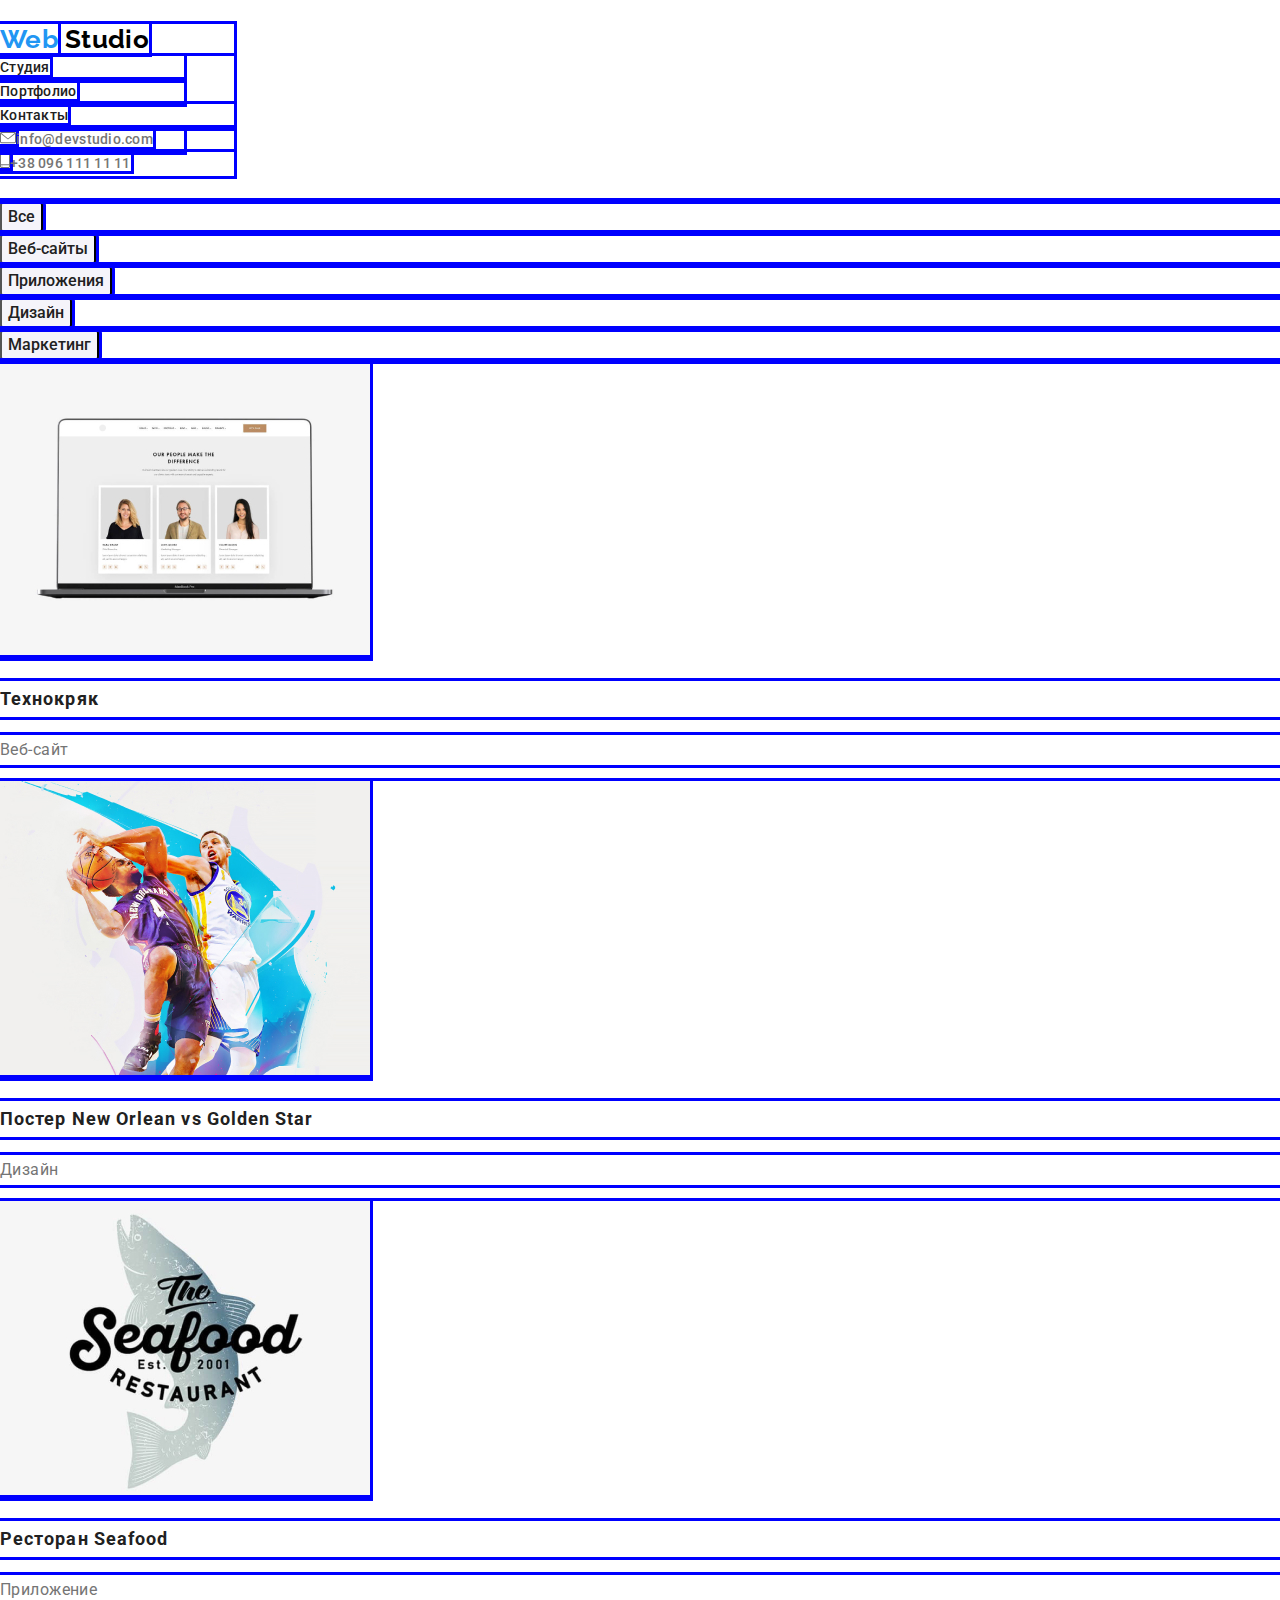
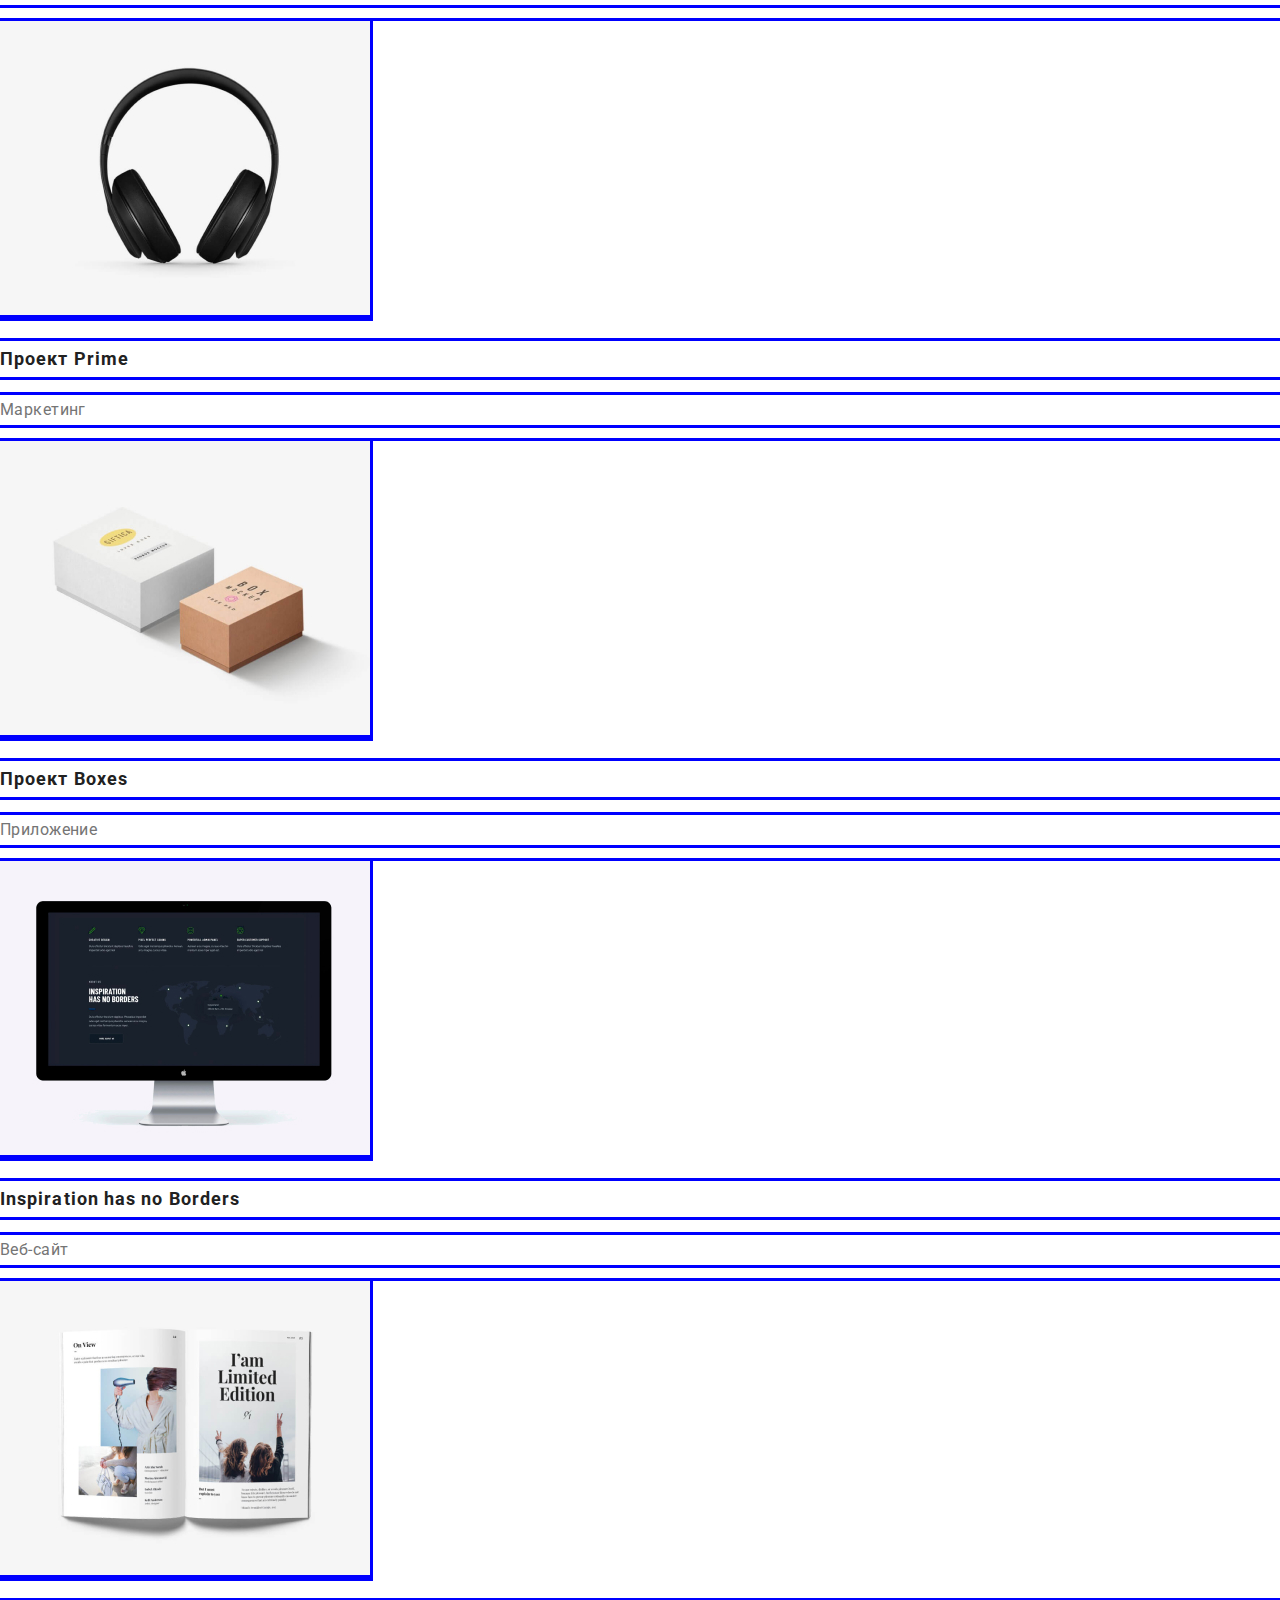
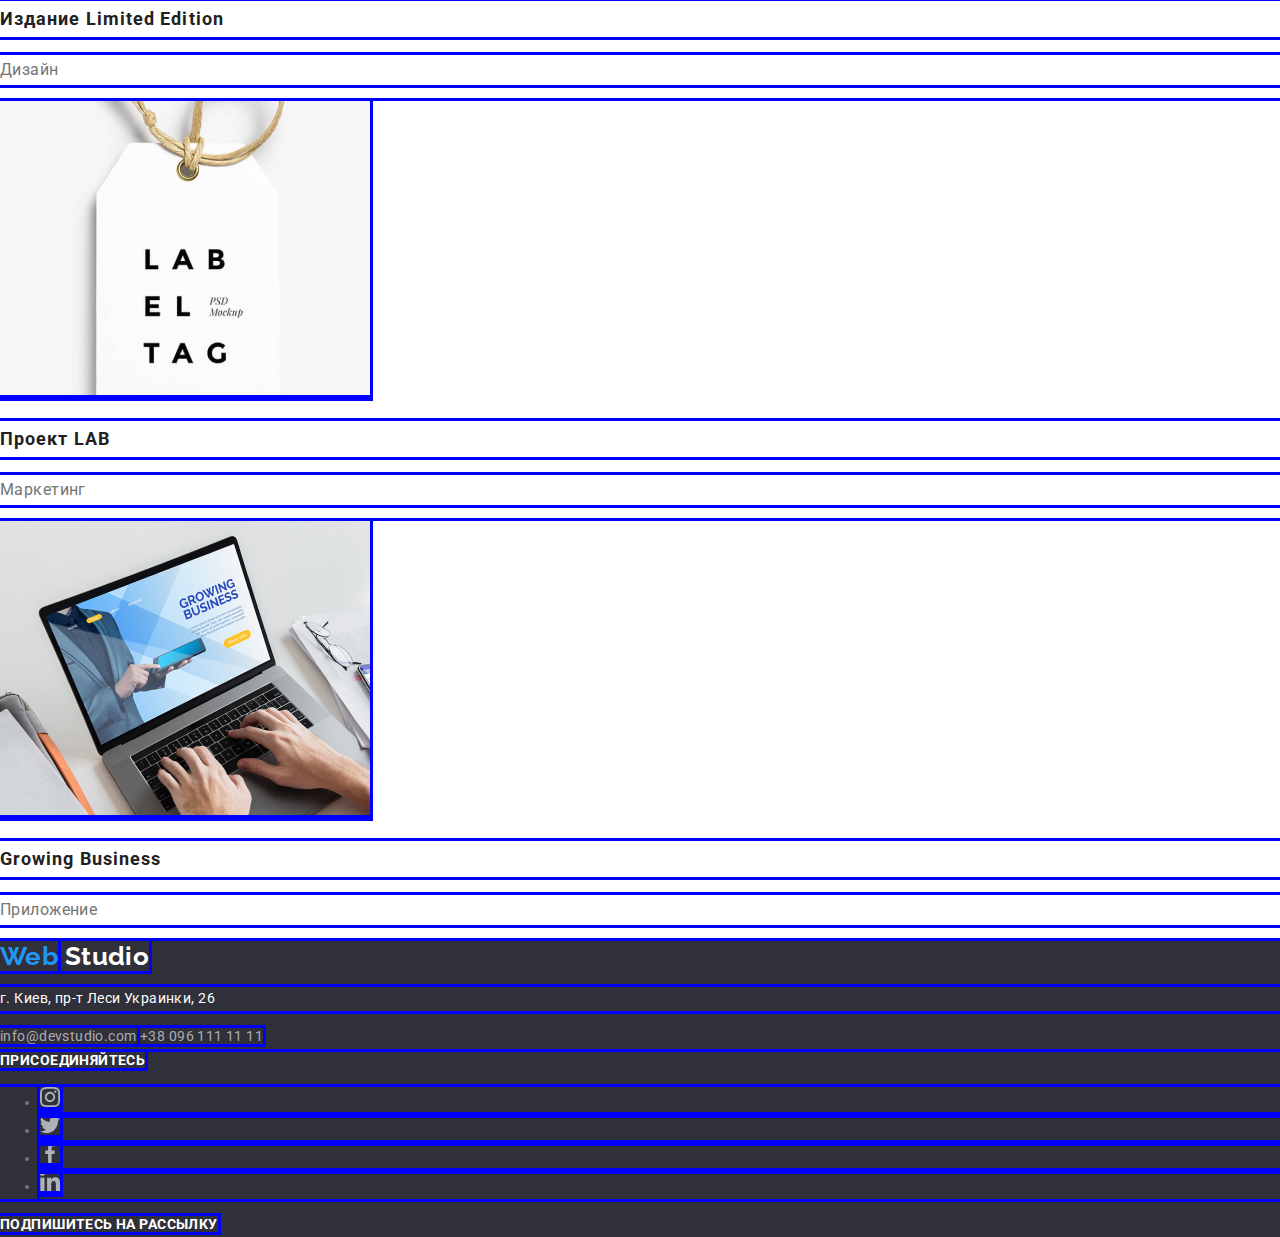
==== portfolio.html @ ac085e27 "Переносит файлы и папки с goit-markup-hw-02. Добавляет разметку в файлах index.html и css." ====
<!DOCTYPE html>
<html lang="ru">
  <head>
    <meta charset="UTF-8" />
    <meta name="viewport" content="width=device-width, initial-scale=1.0" />
    <title lang="en">Web Studio</title>
    <link
      href="https://fonts.googleapis.com/css2?family=Roboto:wght@400;500;700;900&display=swap"
      rel="stylesheet"
    />
    <link rel="stylesheet" href="./css/normalize.css" />
    <link rel="stylesheet" href="./css/style.css" />
  </head>
  <body>
    <!--Шапка страницы-->
    <header class="page-header">
      <nav class="navigation">
        <a href="./index.html" class="logo link"><span>Web</span> Studio</a>
        <ul class="navigation-list list">
          <li class="navigation-item">
            <a href="./index.html" class="navigation-link link">Студия</a>
          </li>
          <li class="navigation-item">
            <a href="./portfolio.html" class="navigation-link link"
              >Портфолио</a
            >
          </li>
          <li class="navigation-item">
            <a href="" class="navigation-link link">Контакты</a>
          </li>
        </ul>
        <ul class="navigation-list list">
          <li class="navigation-item">
            <a
              href="mailto:info@devstudio.com"
              class="navigation-link navigation-contacts link"
              ><img
                src="./images/envelope.svg"
                alt="Конверт"
              />info@devstudio.com</a
            >
          </li>
          <li class="navigation-item">
            <a
              href="tel:+380961111111"
              class="navigation-link navigation-contacts link"
              ><img src="./images/smartphone.svg" alt="Смартфон" />+38 096 111
              11 11</a
            >
          </li>
        </ul>
      </nav>
    </header>
    <main>
      <!-- Проекты -->
      <section class="projects">
        <h1 hidden class="section-title">Навигация проектов</h1>
        <ul class="type-list list">
          <li class="type-item">
            <button type="button" class="type-btn">Все</button>
          </li>
          <li class="type-item">
            <button type="button" class="type-btn">Веб-сайты</button>
          </li>
          <li class="type-item">
            <button type="button" class="type-btn">Приложения</button>
          </li>
          <li class="type-item">
            <button type="button" class="type-btn">Дизайн</button>
          </li>
          <li class="type-item">
            <button type="button" class="type-btn">Маркетинг</button>
          </li>
        </ul>

        <h2 hidden class="section-title">Проекты</h2>
        <ul class="projects-list list">
          <li class="projects-item">
            <a href="" class="link">
              <img
                src="./images/portfolio/project-1.jpg"
                alt="Картинка проекта"
              />
              <h3 class="projects-title">Технокряк</h3>
              <p class="projects-class">Веб-сайт</p>
            </a>
          </li>
          <li class="projects-item">
            <a href="" class="link">
              <img
                src="./images/portfolio/project-2.jpg"
                alt="Картинка проекта"
              />
              <h3 class="projects-title">Постер New Orlean vs Golden Star</h3>
              <p class="projects-class">Дизайн</p>
            </a>
          </li>
          <li class="projects-item">
            <a href="" class="link">
              <img
                src="./images/portfolio/project-3.jpg"
                alt="Картинка проекта"
              />
              <h3 class="projects-title">Ресторан Seafood</h3>
              <p class="projects-class">Приложение</p>
            </a>
          </li>
          <li class="projects-item">
            <a href="" class="link">
              <img
                src="./images/portfolio/project-4.jpg"
                alt="Картинка проекта"
              />
              <h3 class="projects-title">Проект Prime</h3>
              <p class="projects-class">Маркетинг</p>
            </a>
          </li>
          <li class="projects-item">
            <a href="" class="link">
              <img
                src="./images/portfolio/project-5.jpg"
                alt="Картинка проекта"
              />
              <h3 class="projects-title">Проект Boxes</h3>
              <p class="projects-class">Приложение</p>
            </a>
          </li>
          <li class="projects-item">
            <a href="" class="link">
              <img
                src="./images/portfolio/project-6.jpg"
                alt="Картинка проекта"
              />
              <h3 class="projects-title">Inspiration has no Borders</h3>
              <p class="projects-class">Веб-сайт</p>
            </a>
          </li>
          <li class="projects-item">
            <a href="" class="link">
              <img
                src="./images/portfolio/project-7.jpg"
                alt="Картинка проекта"
              />
              <h3 class="projects-title">Издание Limited Edition</h3>
              <p class="projects-class">Дизайн</p>
            </a>
          </li>
          <li class="projects-item">
            <a href="" class="link">
              <img
                src="./images/portfolio/project-8.jpg"
                alt="Картинка проекта"
              />
              <h3 class="projects-title">Проект LAB</h3>
              <p class="projects-class">Маркетинг</p>
            </a>
          </li>
          <li class="projects-item">
            <a href="" class="link">
              <img
                src="./images/portfolio/project-9.jpg"
                alt="Картинка проекта"
              />
              <h3 class="projects-title">Growing Business</h3>
              <p class="projects-class">Приложение</p>
            </a>
          </li>
        </ul>
      </section>
    </main>

    <!--Подвал страницы-->
    <footer class="page-footer">
      <a href="./index.html" class="logo link logo-footer"
        ><span>Web</span> Studio</a
      >
      <address class="company-address">
        <p class="local-address">г. Киев, пр-т Леси Украинки, 26</p>
        <a href="mailto:info@devstudio.com" class="address-link link"
          >info@devstudio.com</a
        >
        <a href="tel:+380961111111" class="address-link link"
          >+38 096 111 11 11</a
        >
      </address>
      <b>Присоединяйтесь</b>
      <ul>
        <li>
          <a
            href="https://www.instagram.com/"
            target="_blank"
            rel="noopener noreferrer"
            aria-label="Ссылка Instagram"
            ><img src="./images/logo-instagram.svg" alt="Логотип Instagram"
          /></a>
        </li>
        <li>
          <a
            href="https://twitter.com/"
            target="_blank"
            rel="noopener noreferrer"
            aria-label="Ссылка Twitter"
            ><img src="./images/logo-twitter.svg" alt="Логотип Twitter"
          /></a>
        </li>
        <li>
          <a
            href="https://facebook.com/"
            target="_blank"
            rel="noopener noreferrer"
            aria-label="Ссылка Facebook"
            ><img src="./images/logo-facebook.svg" alt="Логотип Facebook"
          /></a>
        </li>
        <li>
          <a
            href="https://www.linkedin.com/"
            target="_blank"
            rel="noopener noreferrer"
            aria-label="Ссылка Linkedin"
            ><img src="./images/logo-linkedin.svg" alt="Логотип Linkedin"
          /></a>
        </li>
      </ul>
      <b>Подпишитесь на рассылку</b>
    </footer>
  </body>
</html>
---- css/style.css ----
/* Цвета */

:root {
  --main-text: #757575;
  --secondary-text: #212121;
  --white: #ffffff;
  --alpha-white: #ffffff99;
  --accent: #2196f3;
  --additional: #000000;
  --background-section: #f5f4fa;
  --background-footer: #2f303a;
}

/* Шрифты
font-family: "Roboto", sans-serif;
font-family: "Raleway", sans-serif; */

@font-face {
  font-family: "Raleway";
  src: url("../fonts/raleway/raleway-v17-latin-cyrillic-700.woff")
      format("woff"),
    url("../fonts/raleway/raleway-v17-latin-cyrillic-700.woff2") format("woff2");
  font-weight: 700;
  font-style: normal;
}

* {
  box-sizing: border-box;
  outline: solid blue;
}

body {
  font-family: "Roboto", sans-serif;
  font-size: 14px;
  line-height: 1.714;
  letter-spacing: 0.03em;

  color: var(--main-text);
}

address {
  font-style: normal;
}

.container {
  width: 1200px;
  padding-left: 15px;
  padding-right: 15px;
  margin-left: auto;
  margin-right: auto;
}

.flexbox {
  display: flex;
}

.section {
  padding: 94px 0;
}
.list {
  padding: 0;
  margin: 0;
  list-style: none;
}

.img {
  display: block;
}

.link {
  text-decoration: none;
}

.logo {
  font-family: "Raleway", sans-serif;
  font-weight: 700;
  font-size: 26px;
  line-height: 1.192;
  color: var(--additional);

  margin-right: 85px;
}

.logo > span {
  color: var(--accent);
}

.btn {
  font-weight: 700;
  font-size: 16px;
  line-height: 1.875;
  display: flex;
  align-items: center;
  text-align: center;
  letter-spacing: 0.06em;
  color: var(--white);
  background: var(--accent);
  box-shadow: 0px 4px 4px rgba(0, 0, 0, 0.15);
  border-radius: 4px;

  padding: 10px 32px;
}

.section-title {
  font-weight: 700;
  font-size: 36px;
  line-height: 1.166;
  text-align: center;
  color: var(--secondary-text);
}

b,
.services-title {
  font-weight: 700;
  font-size: 14px;
  line-height: 1.142;
  text-transform: uppercase;
  color: var(--white);
}

/* Header */

.page-header {
  padding: 24px 0 25px 0;

  display: flex;
  justify-content: space-between;
  align-items: center;
}

.navigation {
  justify-content: space-between;
  align-items: center;
}

.navigation-item:not(:last-child) {
  margin-right: 50px;
}

.navigation-link {
  font-weight: 500;
  font-size: 14px;
  line-height: 1.142;
  letter-spacing: 0.02em;
  color: var(--secondary-text);
}
.navigation-link:hover,
.navigation-link:focus {
  color: var(--accent);
}

.contacts-item:not(:last-child) {
  margin-right: 30px;
}

.navigation-contacts {
  color: var(--main-text);
}

/* Hero */

.hero {
  background-color: darkgrey;
}

.hero-title {
  margin-top: 0;
  margin-bottom: 30px;
  width: 696px;
}
.hero > .hero-title,
.hero > .btn {
  margin-left: auto;
  margin-right: auto;
}

.hero-title {
  font-weight: 900;
  font-size: 44px;
  line-height: 1.363;
  text-align: center;
  letter-spacing: 0.06em;
  text-transform: uppercase;
  color: var(--white);
}

/* Features */

.features-item {
  margin-right: 30px;
}

.features-item:nth-child(4n) {
  margin-right: 0;
}

.features-title {
  font-weight: 700;
  font-size: 14px;
  line-height: 1.142;
  text-transform: uppercase;
  color: var(--secondary-text);

  margin-top: 30px;
  margin-bottom: 10px;
}

.features-info {
  margin-bottom: 0;
}

/* Services */

.services {
  background-color: darkgrey;
  padding-top: 0;
}

.services .section-title {
  margin-top: 0;
  margin-bottom: 50px;
}

.services-item {
  margin-right: 30px;
}

.services-item:nth-child(3n) {
  margin-right: 0;
}

.services-title {
  text-align: center;
  margin: 0;
}

.team {
  background-color: var(--background-section);
}

.team-name,
.team-position {
  font-size: 16px;
  line-height: 1.187;
  text-align: center;
}

.team-name {
  font-weight: 500;
  color: var(--secondary-text);
}

.page-footer {
  background-color: var(--background-footer);
}

.logo-footer {
  color: var(--white);
}

.local-address {
  color: var(--white);
}

.address-link {
  color: var(--alpha-white);
}

.address-link:hover,
.address-link:focus {
  color: var(--accent);
}

/* Стили страницы Портфолио */

.type-btn {
  font-weight: 500;
  font-size: 16px;
  line-height: 1.625;
  text-align: center;
  color: var(--secondary-text);
  background: var(--background-section);
  border-radius: 4px;
}

.type-btn:hover,
.type-btn:focus {
  color: var(--white);
  background: var(--accent);
  box-shadow: 0px 2px 2px rgba(0, 0, 0, 0.12), 0px 1px 2px rgba(0, 0, 0, 0.08),
    0px 3px 1px rgba(0, 0, 0, 0.1);
}

.projects-title {
  font-weight: 700;
  font-size: 18px;
  line-height: 2;
  letter-spacing: 0.06em;
  color: var(--secondary-text);
}

.projects-class {
  font-size: 16px;
  line-height: 1.875;
  color: var(--main-text);
}
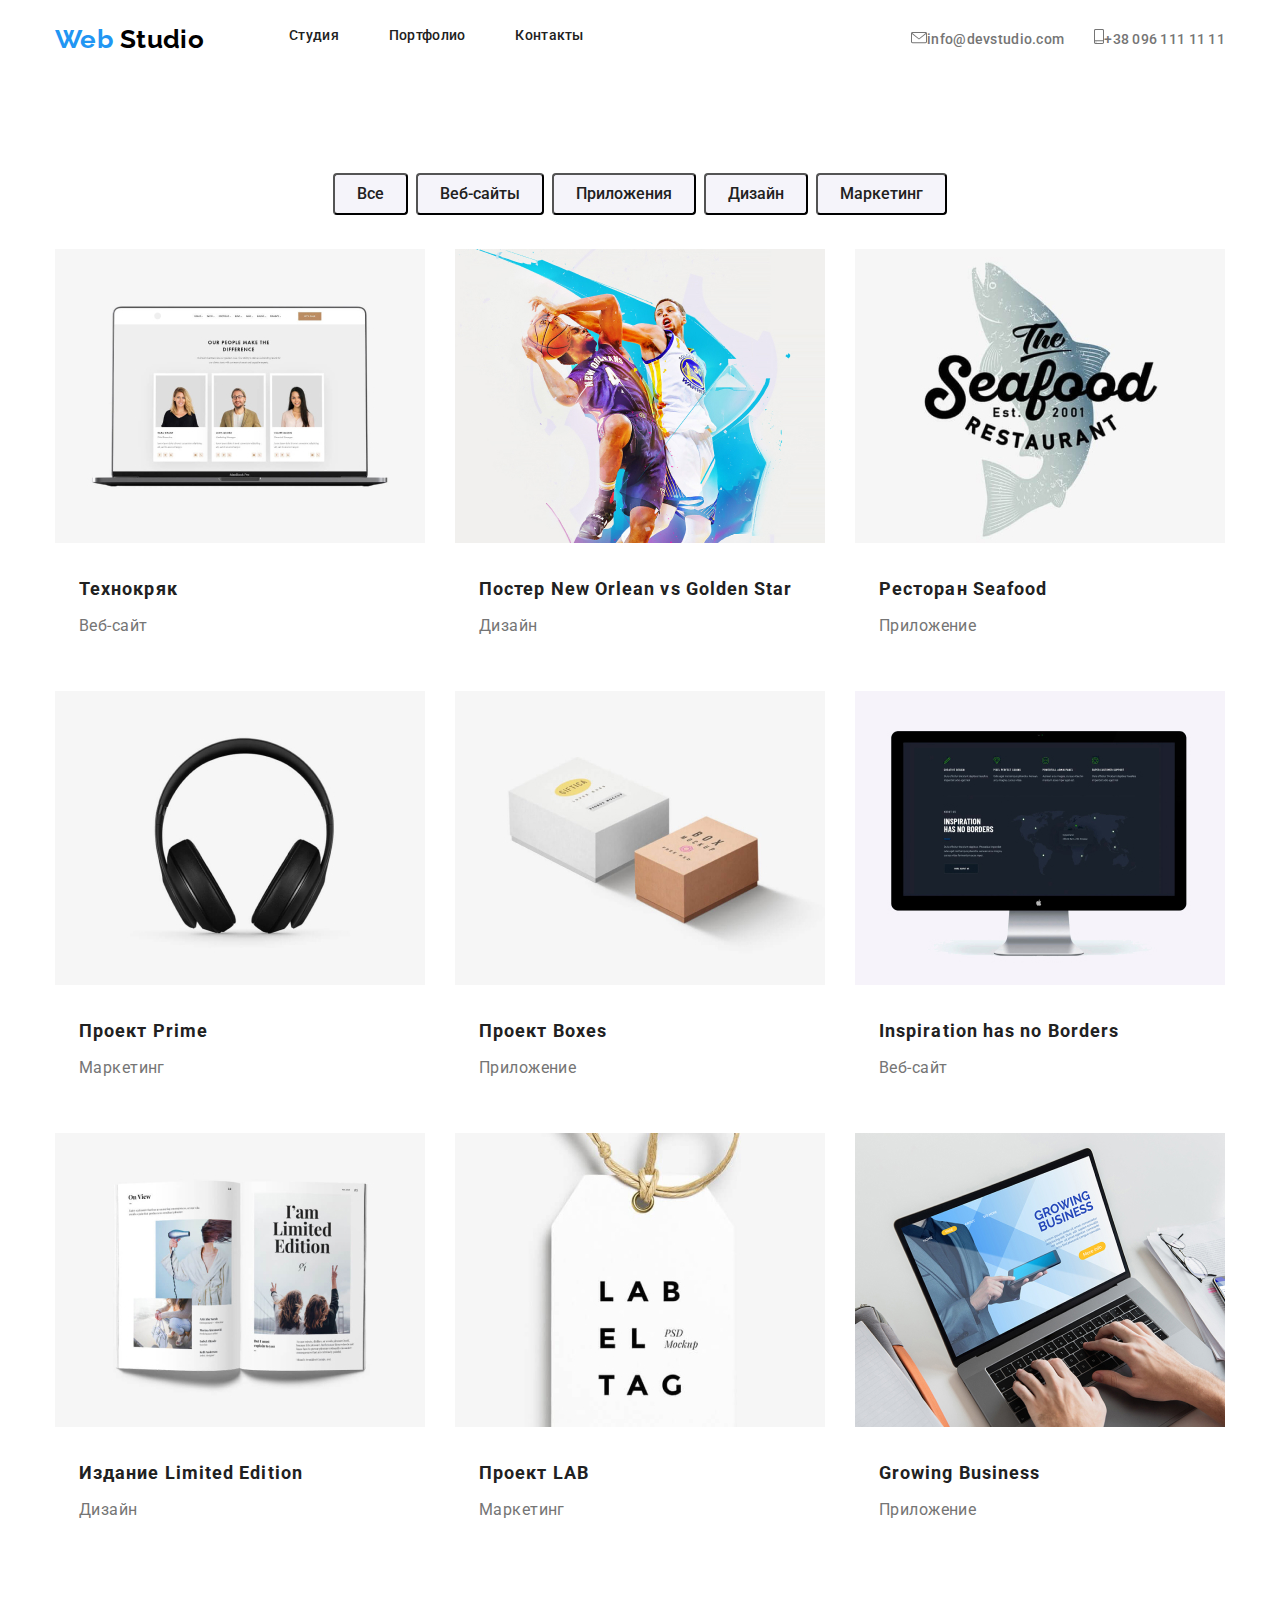
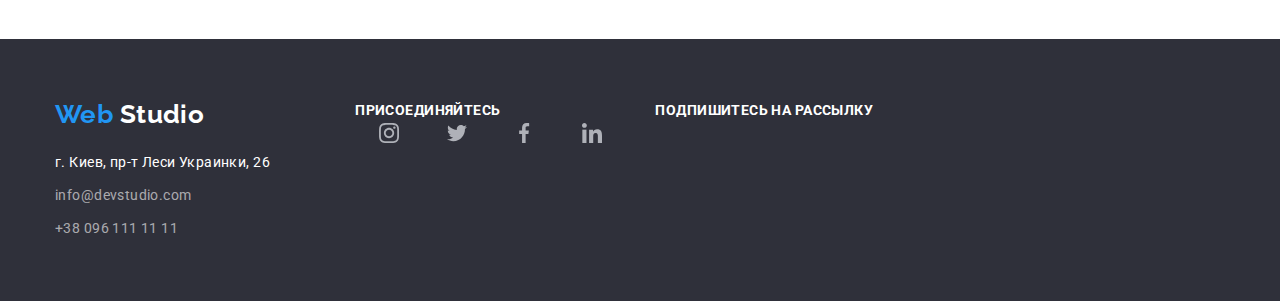
==== commit 4c8b9f36: "Добавляет классы элементам в portfolio.html , добавляет стили в style.css" ====
--- a/portfolio.html
+++ b/portfolio.html
@@ -13,216 +13,253 @@
   </head>
   <body>
     <!--Шапка страницы-->
+
     <header class="page-header">
-      <nav class="navigation">
-        <a href="./index.html" class="logo link"><span>Web</span> Studio</a>
-        <ul class="navigation-list list">
-          <li class="navigation-item">
-            <a href="./index.html" class="navigation-link link">Студия</a>
-          </li>
-          <li class="navigation-item">
-            <a href="./portfolio.html" class="navigation-link link"
-              >Портфолио</a
-            >
-          </li>
-          <li class="navigation-item">
-            <a href="" class="navigation-link link">Контакты</a>
-          </li>
-        </ul>
-        <ul class="navigation-list list">
-          <li class="navigation-item">
-            <a
-              href="mailto:info@devstudio.com"
-              class="navigation-link navigation-contacts link"
-              ><img
-                src="./images/envelope.svg"
-                alt="Конверт"
-              />info@devstudio.com</a
-            >
-          </li>
-          <li class="navigation-item">
-            <a
-              href="tel:+380961111111"
-              class="navigation-link navigation-contacts link"
-              ><img src="./images/smartphone.svg" alt="Смартфон" />+38 096 111
-              11 11</a
-            >
-          </li>
-        </ul>
-      </nav>
+      <div class="container">
+        <nav class="navigation flexbox">
+          <div class="nav-container flexbox">
+            <a href="./index.html" class="logo link"><span>Web</span> Studio</a>
+            <ul class="navigation-list list flexbox">
+              <li class="navigation-item">
+                <a href="./index.html" class="navigation-link link">Студия</a>
+              </li>
+              <li class="navigation-item">
+                <a href="./portfolio.html" class="navigation-link link"
+                  >Портфолио</a
+                >
+              </li>
+              <li class="navigation-item">
+                <a href="" class="navigation-link link">Контакты</a>
+              </li>
+            </ul>
+          </div>
+          <ul class="contacts-list list flexbox">
+            <li class="contacts-item">
+              <a
+                href="mailto:info@devstudio.com"
+                class="navigation-link navigation-contacts link"
+                ><img
+                  src="./images/envelope.svg"
+                  alt="Конверт"
+                />info@devstudio.com</a
+              >
+            </li>
+            <li class="contacts-item">
+              <a
+                href="tel:+380961111111"
+                class="navigation-link navigation-contacts link"
+                ><img src="./images/smartphone.svg" alt="Смартфон" />+38 096 111
+                11 11</a
+              >
+            </li>
+          </ul>
+        </nav>
+      </div>
     </header>
+
     <main>
       <!-- Проекты -->
+
       <section class="projects">
-        <h1 hidden class="section-title">Навигация проектов</h1>
-        <ul class="type-list list">
-          <li class="type-item">
-            <button type="button" class="type-btn">Все</button>
-          </li>
-          <li class="type-item">
-            <button type="button" class="type-btn">Веб-сайты</button>
-          </li>
-          <li class="type-item">
-            <button type="button" class="type-btn">Приложения</button>
-          </li>
-          <li class="type-item">
-            <button type="button" class="type-btn">Дизайн</button>
-          </li>
-          <li class="type-item">
-            <button type="button" class="type-btn">Маркетинг</button>
-          </li>
-        </ul>
-
-        <h2 hidden class="section-title">Проекты</h2>
-        <ul class="projects-list list">
-          <li class="projects-item">
-            <a href="" class="link">
-              <img
-                src="./images/portfolio/project-1.jpg"
-                alt="Картинка проекта"
-              />
-              <h3 class="projects-title">Технокряк</h3>
-              <p class="projects-class">Веб-сайт</p>
-            </a>
-          </li>
-          <li class="projects-item">
-            <a href="" class="link">
-              <img
-                src="./images/portfolio/project-2.jpg"
-                alt="Картинка проекта"
-              />
-              <h3 class="projects-title">Постер New Orlean vs Golden Star</h3>
-              <p class="projects-class">Дизайн</p>
-            </a>
-          </li>
-          <li class="projects-item">
-            <a href="" class="link">
-              <img
-                src="./images/portfolio/project-3.jpg"
-                alt="Картинка проекта"
-              />
-              <h3 class="projects-title">Ресторан Seafood</h3>
-              <p class="projects-class">Приложение</p>
-            </a>
-          </li>
-          <li class="projects-item">
-            <a href="" class="link">
-              <img
-                src="./images/portfolio/project-4.jpg"
-                alt="Картинка проекта"
-              />
-              <h3 class="projects-title">Проект Prime</h3>
-              <p class="projects-class">Маркетинг</p>
-            </a>
-          </li>
-          <li class="projects-item">
-            <a href="" class="link">
-              <img
-                src="./images/portfolio/project-5.jpg"
-                alt="Картинка проекта"
-              />
-              <h3 class="projects-title">Проект Boxes</h3>
-              <p class="projects-class">Приложение</p>
-            </a>
-          </li>
-          <li class="projects-item">
-            <a href="" class="link">
-              <img
-                src="./images/portfolio/project-6.jpg"
-                alt="Картинка проекта"
-              />
-              <h3 class="projects-title">Inspiration has no Borders</h3>
-              <p class="projects-class">Веб-сайт</p>
-            </a>
-          </li>
-          <li class="projects-item">
-            <a href="" class="link">
-              <img
-                src="./images/portfolio/project-7.jpg"
-                alt="Картинка проекта"
-              />
-              <h3 class="projects-title">Издание Limited Edition</h3>
-              <p class="projects-class">Дизайн</p>
-            </a>
-          </li>
-          <li class="projects-item">
-            <a href="" class="link">
-              <img
-                src="./images/portfolio/project-8.jpg"
-                alt="Картинка проекта"
-              />
-              <h3 class="projects-title">Проект LAB</h3>
-              <p class="projects-class">Маркетинг</p>
-            </a>
-          </li>
-          <li class="projects-item">
-            <a href="" class="link">
-              <img
-                src="./images/portfolio/project-9.jpg"
-                alt="Картинка проекта"
-              />
-              <h3 class="projects-title">Growing Business</h3>
-              <p class="projects-class">Приложение</p>
-            </a>
-          </li>
-        </ul>
+        <div class="container">
+          <h1 hidden class="section-title">Навигация проектов</h1>
+          <ul class="type-list list flexbox">
+            <li class="type-item">
+              <button type="button" class="type-btn">Все</button>
+            </li>
+            <li class="type-item">
+              <button type="button" class="type-btn">Веб-сайты</button>
+            </li>
+            <li class="type-item">
+              <button type="button" class="type-btn">Приложения</button>
+            </li>
+            <li class="type-item">
+              <button type="button" class="type-btn">Дизайн</button>
+            </li>
+            <li class="type-item">
+              <button type="button" class="type-btn">Маркетинг</button>
+            </li>
+          </ul>
+
+          <h2 hidden class="section-title">Проекты</h2>
+          <ul class="projects-list list flexbox">
+            <li class="projects-item">
+              <a href="" class="link">
+                <img
+                  src="./images/portfolio/project-1.jpg"
+                  alt="Картинка проекта"
+                />
+                <div class="projects-text">
+                  <h3 class="projects-title">Технокряк</h3>
+                  <p class="projects-class">Веб-сайт</p>
+                </div>
+              </a>
+            </li>
+            <li class="projects-item">
+              <a href="" class="link">
+                <img
+                  src="./images/portfolio/project-2.jpg"
+                  alt="Картинка проекта"
+                />
+                <div class="projects-text">
+                  <h3 class="projects-title">
+                    Постер New Orlean vs Golden Star
+                  </h3>
+                  <p class="projects-class">Дизайн</p>
+                </div>
+              </a>
+            </li>
+            <li class="projects-item">
+              <a href="" class="link">
+                <img
+                  src="./images/portfolio/project-3.jpg"
+                  alt="Картинка проекта"
+                />
+                <div class="projects-text">
+                  <h3 class="projects-title">Ресторан Seafood</h3>
+                  <p class="projects-class">Приложение</p>
+                </div>
+              </a>
+            </li>
+            <li class="projects-item">
+              <a href="" class="link">
+                <img
+                  src="./images/portfolio/project-4.jpg"
+                  alt="Картинка проекта"
+                />
+                <div class="projects-text">
+                  <h3 class="projects-title">Проект Prime</h3>
+                  <p class="projects-class">Маркетинг</p>
+                </div>
+              </a>
+            </li>
+            <li class="projects-item">
+              <a href="" class="link">
+                <img
+                  src="./images/portfolio/project-5.jpg"
+                  alt="Картинка проекта"
+                />
+                <div class="projects-text">
+                  <h3 class="projects-title">Проект Boxes</h3>
+                  <p class="projects-class">Приложение</p>
+                </div>
+              </a>
+            </li>
+            <li class="projects-item">
+              <a href="" class="link">
+                <img
+                  src="./images/portfolio/project-6.jpg"
+                  alt="Картинка проекта"
+                />
+                <div class="projects-text">
+                  <h3 class="projects-title">Inspiration has no Borders</h3>
+                  <p class="projects-class">Веб-сайт</p>
+                </div>
+              </a>
+            </li>
+            <li class="projects-item">
+              <a href="" class="link">
+                <img
+                  src="./images/portfolio/project-7.jpg"
+                  alt="Картинка проекта"
+                />
+                <div class="projects-text">
+                  <h3 class="projects-title">Издание Limited Edition</h3>
+                  <p class="projects-class">Дизайн</p>
+                </div>
+              </a>
+            </li>
+            <li class="projects-item">
+              <a href="" class="link">
+                <img
+                  src="./images/portfolio/project-8.jpg"
+                  alt="Картинка проекта"
+                />
+                <div class="projects-text">
+                  <h3 class="projects-title">Проект LAB</h3>
+                  <p class="projects-class">Маркетинг</p>
+                </div>
+              </a>
+            </li>
+            <li class="projects-item">
+              <a href="" class="link">
+                <img
+                  src="./images/portfolio/project-9.jpg"
+                  alt="Картинка проекта"
+                />
+                <div class="projects-text">
+                  <h3 class="projects-title">Growing Business</h3>
+                  <p class="projects-class">Приложение</p>
+                </div>
+              </a>
+            </li>
+          </ul>
+        </div>
       </section>
     </main>
 
     <!--Подвал страницы-->
     <footer class="page-footer">
-      <a href="./index.html" class="logo link logo-footer"
-        ><span>Web</span> Studio</a
-      >
-      <address class="company-address">
-        <p class="local-address">г. Киев, пр-т Леси Украинки, 26</p>
-        <a href="mailto:info@devstudio.com" class="address-link link"
-          >info@devstudio.com</a
-        >
-        <a href="tel:+380961111111" class="address-link link"
-          >+38 096 111 11 11</a
-        >
-      </address>
-      <b>Присоединяйтесь</b>
-      <ul>
-        <li>
-          <a
-            href="https://www.instagram.com/"
-            target="_blank"
-            rel="noopener noreferrer"
-            aria-label="Ссылка Instagram"
-            ><img src="./images/logo-instagram.svg" alt="Логотип Instagram"
-          /></a>
-        </li>
-        <li>
-          <a
-            href="https://twitter.com/"
-            target="_blank"
-            rel="noopener noreferrer"
-            aria-label="Ссылка Twitter"
-            ><img src="./images/logo-twitter.svg" alt="Логотип Twitter"
-          /></a>
-        </li>
-        <li>
-          <a
-            href="https://facebook.com/"
-            target="_blank"
-            rel="noopener noreferrer"
-            aria-label="Ссылка Facebook"
-            ><img src="./images/logo-facebook.svg" alt="Логотип Facebook"
-          /></a>
-        </li>
-        <li>
-          <a
-            href="https://www.linkedin.com/"
-            target="_blank"
-            rel="noopener noreferrer"
-            aria-label="Ссылка Linkedin"
-            ><img src="./images/logo-linkedin.svg" alt="Логотип Linkedin"
-          /></a>
-        </li>
-      </ul>
-      <b>Подпишитесь на рассылку</b>
+      <div class="container flexbox">
+        <div class="footer-container footer-address">
+          <a href="./index.html" class="logo link logo-footer"
+            ><span>Web</span> Studio</a
+          >
+          <address class="company-address">
+            <p class="local-address">г. Киев, пр-т Леси Украинки, 26</p>
+            <a href="mailto:info@devstudio.com" class="address-link link"
+              >info@devstudio.com</a
+            >
+            <a href="tel:+380961111111" class="address-link link"
+              >+38 096 111 11 11</a
+            >
+          </address>
+        </div>
+        <div class="footer-container footer-links">
+          <b>Присоединяйтесь</b>
+          <ul class="fl-list list flexbox">
+            <li class="fl-item">
+              <a
+                href="https://www.instagram.com/"
+                target="_blank"
+                rel="noopener noreferrer"
+                aria-label="Ссылка Instagram"
+                ><img src="./images/logo-instagram.svg" alt="Логотип Instagram"
+              /></a>
+            </li>
+            <li class="fl-item">
+              <a
+                href="https://twitter.com/"
+                target="_blank"
+                rel="noopener noreferrer"
+                aria-label="Ссылка Twitter"
+                ><img src="./images/logo-twitter.svg" alt="Логотип Twitter"
+              /></a>
+            </li>
+            <li class="fl-item">
+              <a
+                href="https://facebook.com/"
+                target="_blank"
+                rel="noopener noreferrer"
+                aria-label="Ссылка Facebook"
+                ><img src="./images/logo-facebook.svg" alt="Логотип Facebook"
+              /></a>
+            </li>
+            <li class="fl-item">
+              <a
+                href="https://www.linkedin.com/"
+                target="_blank"
+                rel="noopener noreferrer"
+                aria-label="Ссылка Linkedin"
+                ><img src="./images/logo-linkedin.svg" alt="Логотип Linkedin"
+              /></a>
+            </li>
+          </ul>
+        </div>
+        <div class="footer-container footer-mailing">
+          <b>Подпишитесь на рассылку</b>
+        </div>
+      </div>
     </footer>
   </body>
 </html>
--- a/css/style.css
+++ b/css/style.css
@@ -26,7 +26,7 @@
 
 * {
   box-sizing: border-box;
-  outline: solid blue;
+  /* outline: solid blue; */
 }
 
 body {
@@ -107,6 +107,9 @@
   line-height: 1.166;
   text-align: center;
   color: var(--secondary-text);
+
+  margin-top: 0;
+  margin-bottom: 50px;
 }
 
 b,
@@ -131,6 +134,10 @@
 .navigation {
   justify-content: space-between;
   align-items: center;
+}
+
+.navigation-list {
+  align-items: baseline;
 }
 
 .navigation-item:not(:last-child) {
@@ -234,8 +241,18 @@
   margin: 0;
 }
 
+/* Team */
+
 .team {
   background-color: var(--background-section);
+}
+
+.team-item {
+  margin-right: 30px;
+}
+
+.team-item:nth-child(4n) {
+  margin-right: 0;
 }
 
 .team-name,
@@ -248,22 +265,61 @@
 .team-name {
   font-weight: 500;
   color: var(--secondary-text);
-}
+
+  margin-top: 30px;
+  margin-bottom: 10px;
+}
+
+.team-position {
+  margin-top: 10px;
+  margin-bottom: 16px;
+}
+
+.social-list {
+  justify-content: space-around;
+}
+
+/* Clients */
+
+.clients-list {
+  justify-content: space-around;
+}
+
+/* Footer */
 
 .page-footer {
   background-color: var(--background-footer);
+  padding: 60px 0;
+}
+
+.footer-address,
+.footer-links {
+  width: calc((100% - 30px * 2) / 4);
+  margin-right: 30px;
+}
+
+.footer-mailing {
+  width: calc(100% / 2);
 }
 
 .logo-footer {
   color: var(--white);
+  margin-right: 0;
 }
 
 .local-address {
   color: var(--white);
+  margin-top: 20px;
+  margin-bottom: 9px;
 }
 
 .address-link {
   color: var(--alpha-white);
+  display: block;
+}
+
+.address-link:not(:last-child) {
+  margin-bottom: 9px;
 }
 
 .address-link:hover,
@@ -271,7 +327,24 @@
   color: var(--accent);
 }
 
+.fl-list {
+  justify-content: space-around;
+}
+
 /* Стили страницы Портфолио */
+
+.projects {
+  padding: 93px 0 94px;
+}
+
+.type-list {
+  justify-content: center;
+  margin-bottom: 34px;
+}
+
+.type-item:not(:last-child) {
+  margin-right: 8px;
+}
 
 .type-btn {
   font-weight: 500;
@@ -281,6 +354,8 @@
   color: var(--secondary-text);
   background: var(--background-section);
   border-radius: 4px;
+
+  padding: 6px 22px;
 }
 
 .type-btn:hover,
@@ -291,16 +366,41 @@
     0px 3px 1px rgba(0, 0, 0, 0.1);
 }
 
+.projects-list {
+  flex-wrap: wrap;
+}
+
+.projects-item {
+  margin-right: 30px;
+  margin-bottom: 30px;
+}
+
+.projects-item:nth-child(3n) {
+  margin-right: 0;
+}
+
+.projects-item:nth-last-child(-n + 3) {
+  margin-bottom: 0;
+}
+
+.projects-text {
+  padding: 20px 24px;
+}
+
 .projects-title {
   font-weight: 700;
   font-size: 18px;
   line-height: 2;
   letter-spacing: 0.06em;
   color: var(--secondary-text);
+
+  margin: 0 0 4px;
 }
 
 .projects-class {
   font-size: 16px;
   line-height: 1.875;
   color: var(--main-text);
-}
+
+  margin: 0;
+}
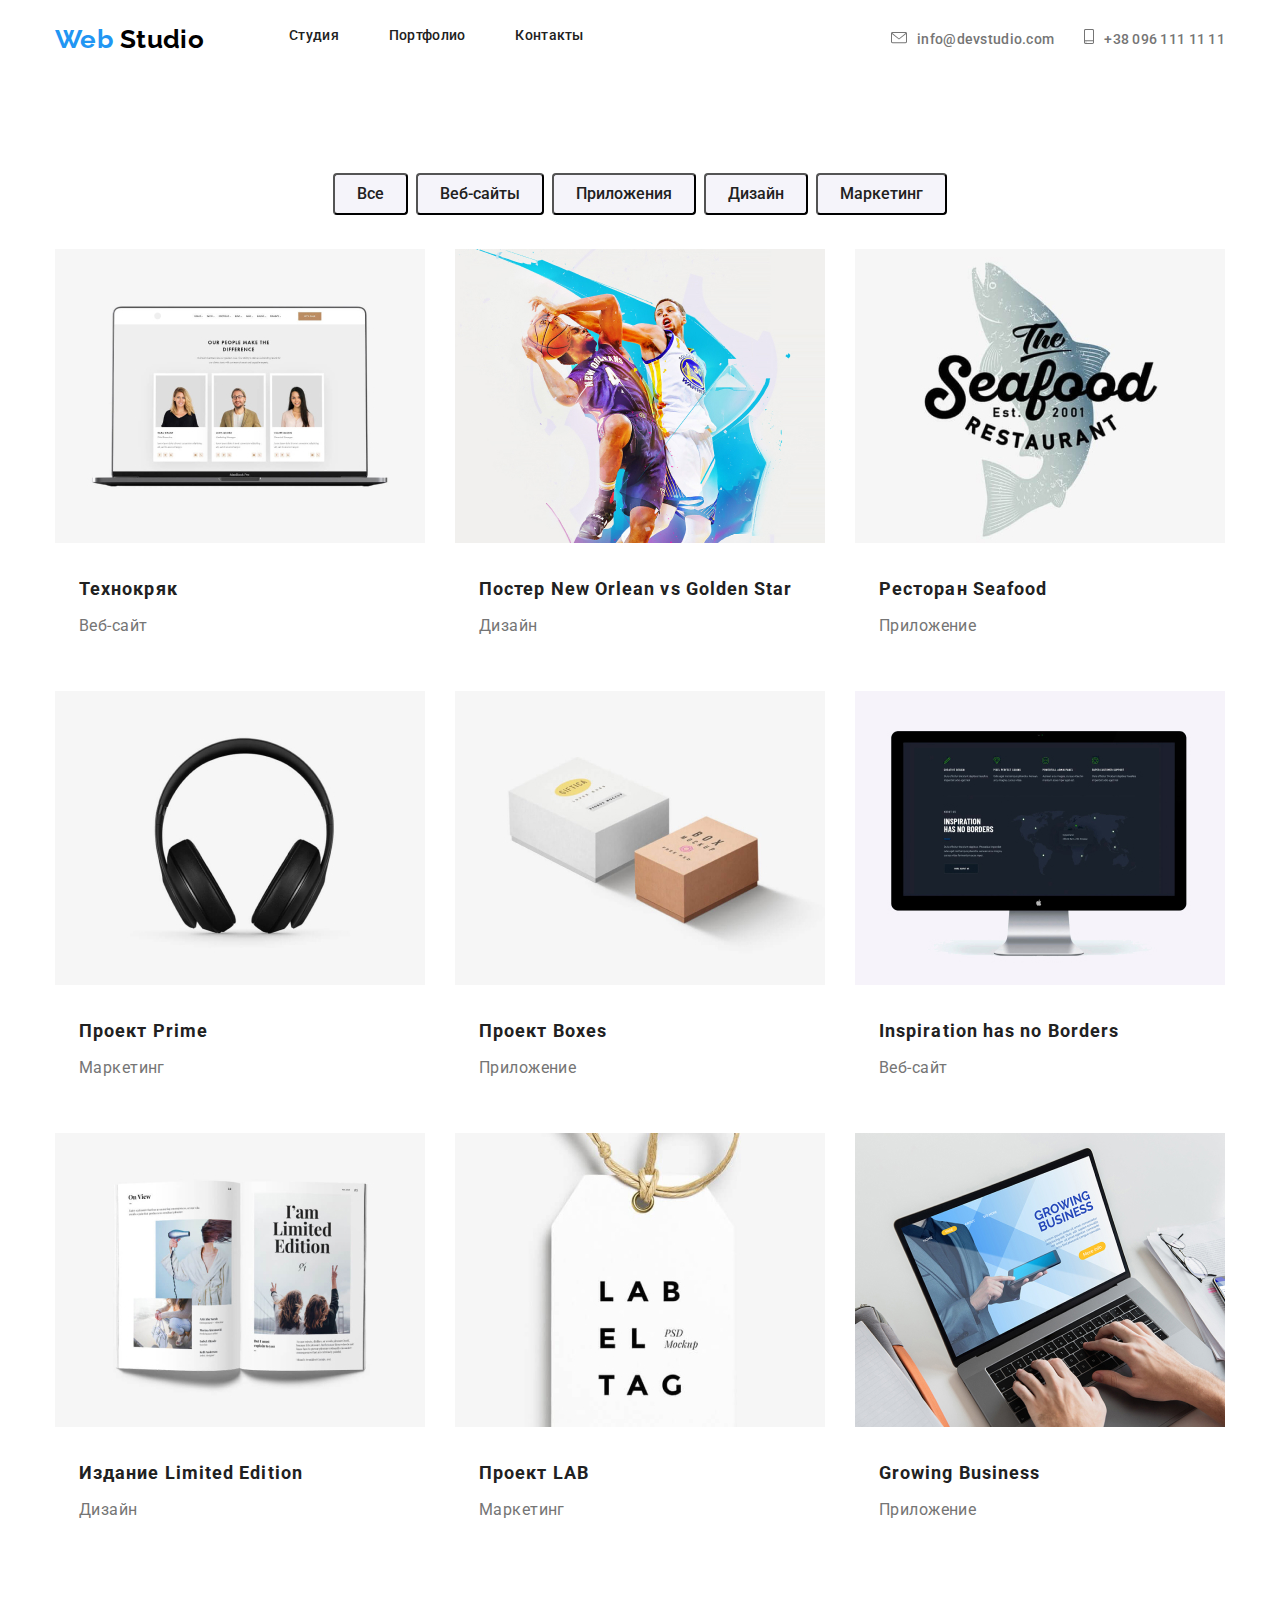
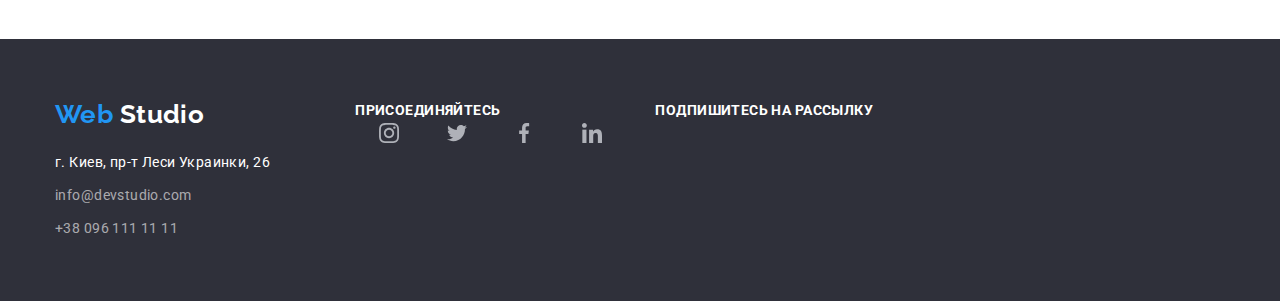
==== commit 6f3cdd1e: "Добавляет margin-right иконкам в шапке." ====
--- a/portfolio.html
+++ b/portfolio.html
@@ -41,6 +41,7 @@
                 ><img
                   src="./images/envelope.svg"
                   alt="Конверт"
+                  class="contacts-img"
                 />info@devstudio.com</a
               >
             </li>
@@ -48,8 +49,11 @@
               <a
                 href="tel:+380961111111"
                 class="navigation-link navigation-contacts link"
-                ><img src="./images/smartphone.svg" alt="Смартфон" />+38 096 111
-                11 11</a
+                ><img
+                  src="./images/smartphone.svg"
+                  alt="Смартфон"
+                  class="contacts-img"
+                />+38 096 111 11 11</a
               >
             </li>
           </ul>
--- a/css/style.css
+++ b/css/style.css
@@ -164,6 +164,10 @@
   color: var(--main-text);
 }
 
+.contacts-img {
+  margin-right: 10px;
+}
+
 /* Hero */
 
 .hero {
